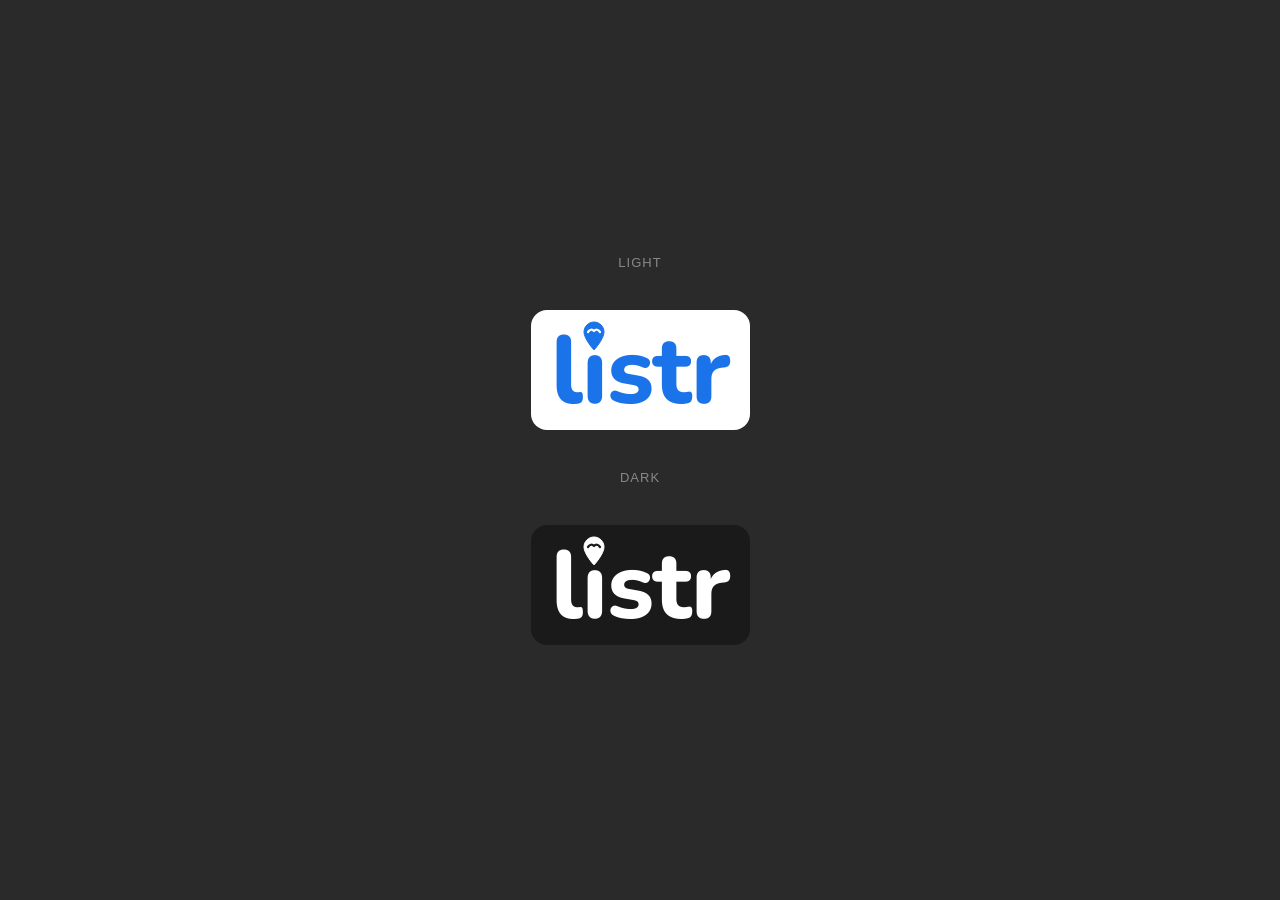
==== static/logos/logo.html @ df640b6b "Adding logos" ====
<!DOCTYPE html>
<html>
<head>
<meta charset="UTF-8">
<link href="https://fonts.googleapis.com/css2?family=Nunito:wght@800&display=swap" rel="stylesheet">
<style>
  body {
    margin: 0;
    background: #2a2a2a;
    display: flex;
    align-items: center;
    justify-content: center;
    min-height: 100vh;
    flex-direction: column;
    gap: 40px;
  }

  .logo-wrap {
    position: relative;
    display: inline-flex;
    align-items: flex-end;
    line-height: 1;
  }

  .logo-text {
    font-family: 'Nunito', Arial, sans-serif;
    font-weight: 800;
    font-size: 96px;
    color: #1a73e8;
    letter-spacing: -1px;
    line-height: 1;
  }

  .letter-i-wrap {
    position: relative;
    display: inline-block;
  }

  .i-dot-cover {
    position: absolute;
    top: 0;
    left: 50%;
    transform: translateX(-50%);
    width: 36px;
    height: 28px;
    z-index: 1;
  }

  .i-dot-icon {
    position: absolute;
    top: -4px;
    left: 50%;
    transform: translateX(-50%);
    z-index: 2;
    width: 32px;
    height: 32px;
  }

  .logo-card {
    padding: 14px 20px 10px;
    border-radius: 16px;
    display: inline-block;
  }

  .light-bg {
    background: white;
  }

  .light-bg .i-dot-cover {
    background: white;
  }

  .dark-bg {
    background: #1a1a1a;
  }

  .dark-bg .logo-text {
    color: #ffffff;
  }

  .dark-bg .i-dot-cover {
    background: #1a1a1a;
  }

  label {
    font-family: sans-serif;
    font-size: 13px;
    color: #888;
    text-transform: uppercase;
    letter-spacing: 1px;
  }
</style>
</head>
<body>

<!-- LIGHT -->
<label>Light</label>
<div class="logo-card light-bg">
  <div class="logo-wrap">
    <span class="logo-text">l</span>
    <span class="letter-i-wrap logo-text">
      i
      <span class="i-dot-cover"></span>
      <svg class="i-dot-icon" viewBox="0 0 64 64" xmlns="http://www.w3.org/2000/svg">
        <path d="M32 4C20.954 4 12 12.954 12 24c0 14 20 36 20 36s20-22 20-36C52 12.954 43.046 4 32 4z"
              fill="#1a73e8" stroke="#1a73e8" stroke-width="2" stroke-linejoin="round"/>
        <path d="M20 24 Q26 16 32 22 Q38 16 44 24"
              fill="none" stroke="white" stroke-width="4.5" stroke-linecap="round" stroke-linejoin="round"/>
      </svg>
    </span>
    <span class="logo-text">str</span>
  </div>
</div>

<!-- DARK -->
<label>Dark</label>
<div class="logo-card dark-bg">
  <div class="logo-wrap">
    <span class="logo-text">l</span>
    <span class="letter-i-wrap logo-text">
      i
      <span class="i-dot-cover"></span>
      <svg class="i-dot-icon" viewBox="0 0 64 64" xmlns="http://www.w3.org/2000/svg">
        <path d="M32 4C20.954 4 12 12.954 12 24c0 14 20 36 20 36s20-22 20-36C52 12.954 43.046 4 32 4z"
              fill="#ffffff" stroke="#ffffff" stroke-width="2" stroke-linejoin="round"/>
        <path d="M20 24 Q26 16 32 22 Q38 16 44 24"
              fill="none" stroke="#1a1a1a" stroke-width="4.5" stroke-linecap="round" stroke-linejoin="round"/>
      </svg>
    </span>
    <span class="logo-text">str</span>
  </div>
</div>

</body>
</html>
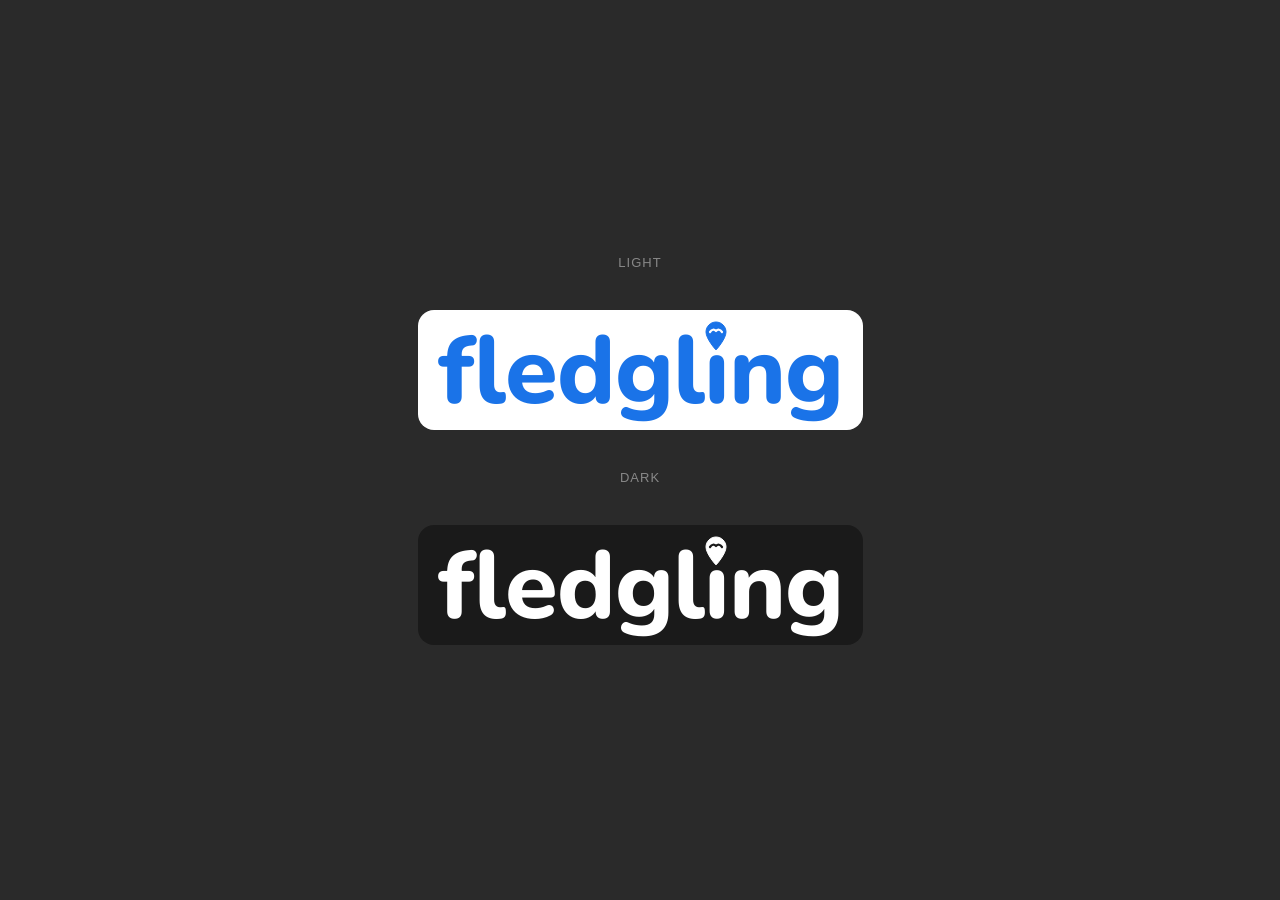
==== commit 09ef34cb: "updating logos" ====
--- a/static/logos/logo.html
+++ b/static/logos/logo.html
@@ -97,7 +97,7 @@
 <label>Light</label>
 <div class="logo-card light-bg">
   <div class="logo-wrap">
-    <span class="logo-text">l</span>
+    <span class="logo-text">fledgl</span>
     <span class="letter-i-wrap logo-text">
       i
       <span class="i-dot-cover"></span>
@@ -108,7 +108,7 @@
               fill="none" stroke="white" stroke-width="4.5" stroke-linecap="round" stroke-linejoin="round"/>
       </svg>
     </span>
-    <span class="logo-text">str</span>
+    <span class="logo-text">ng</span>
   </div>
 </div>
 
@@ -116,7 +116,7 @@
 <label>Dark</label>
 <div class="logo-card dark-bg">
   <div class="logo-wrap">
-    <span class="logo-text">l</span>
+    <span class="logo-text">fledgl</span>
     <span class="letter-i-wrap logo-text">
       i
       <span class="i-dot-cover"></span>
@@ -127,7 +127,7 @@
               fill="none" stroke="#1a1a1a" stroke-width="4.5" stroke-linecap="round" stroke-linejoin="round"/>
       </svg>
     </span>
-    <span class="logo-text">str</span>
+    <span class="logo-text">ng</span>
   </div>
 </div>
 
